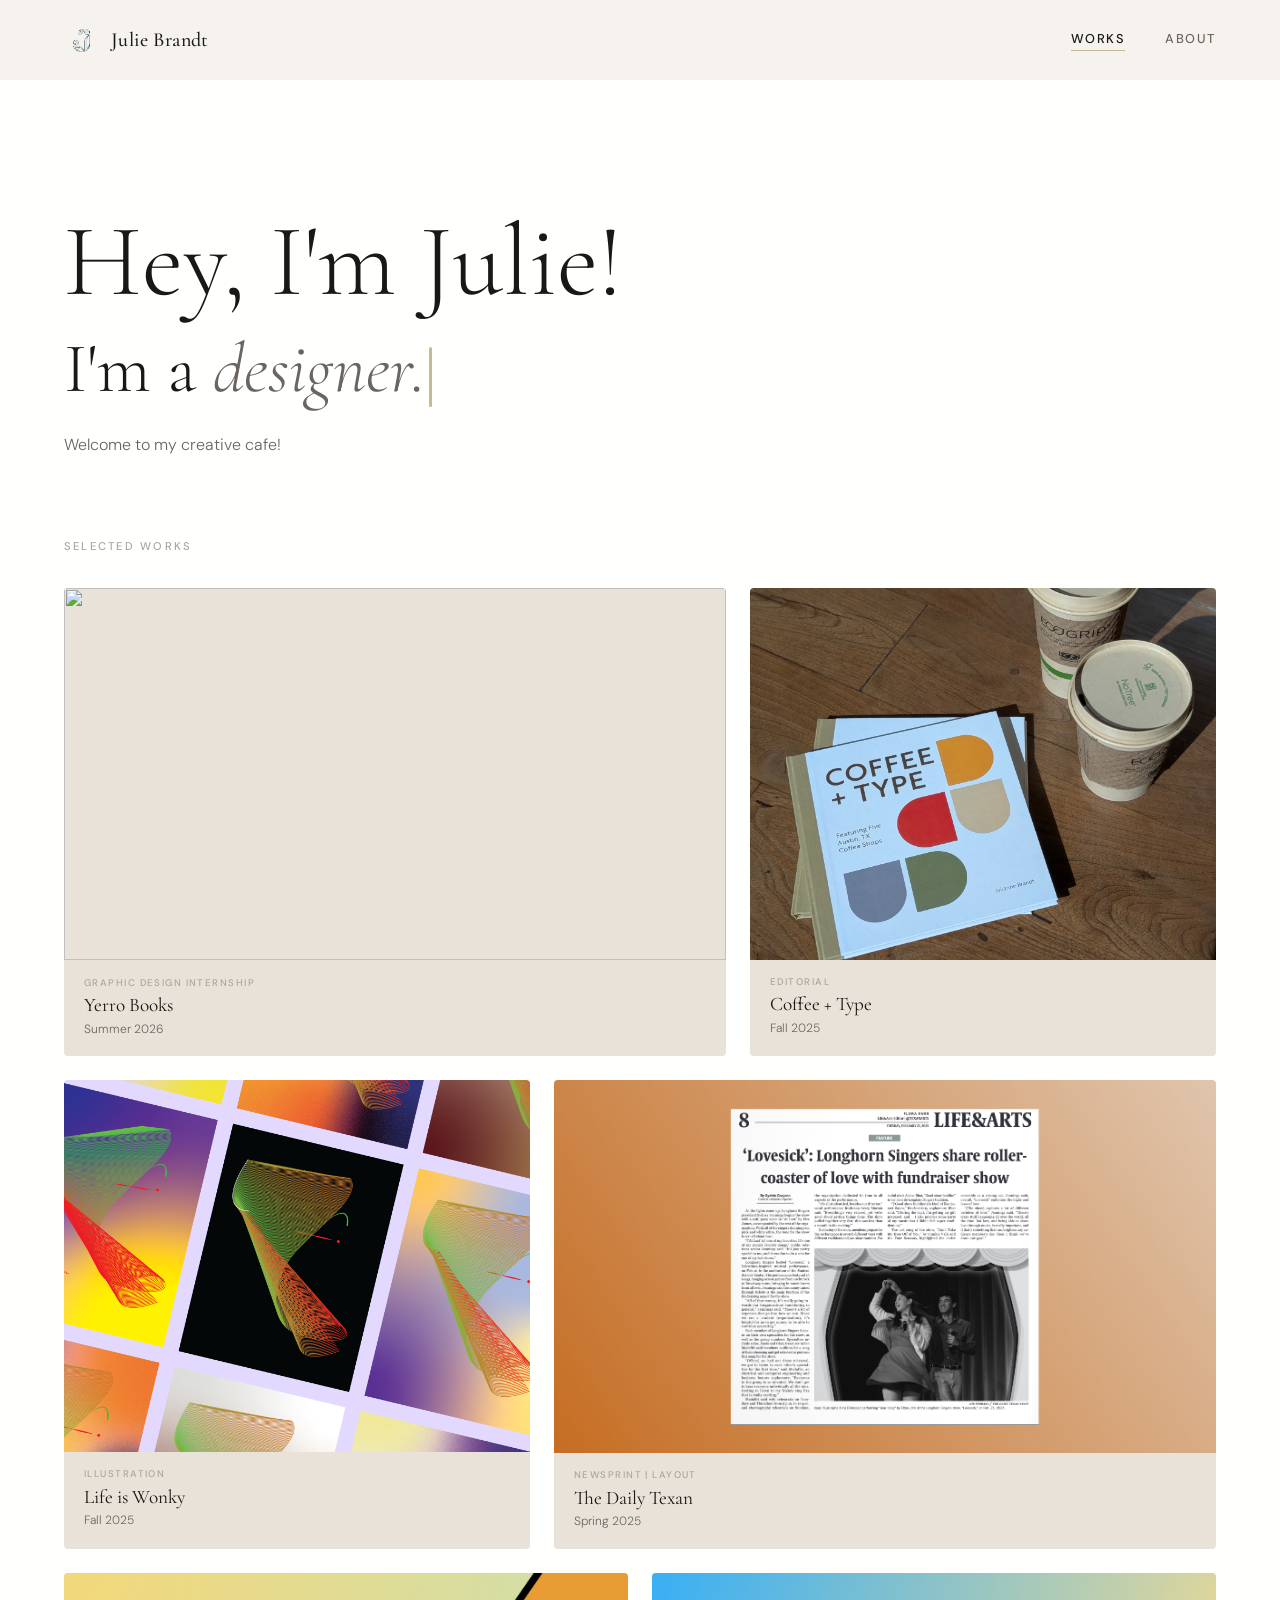
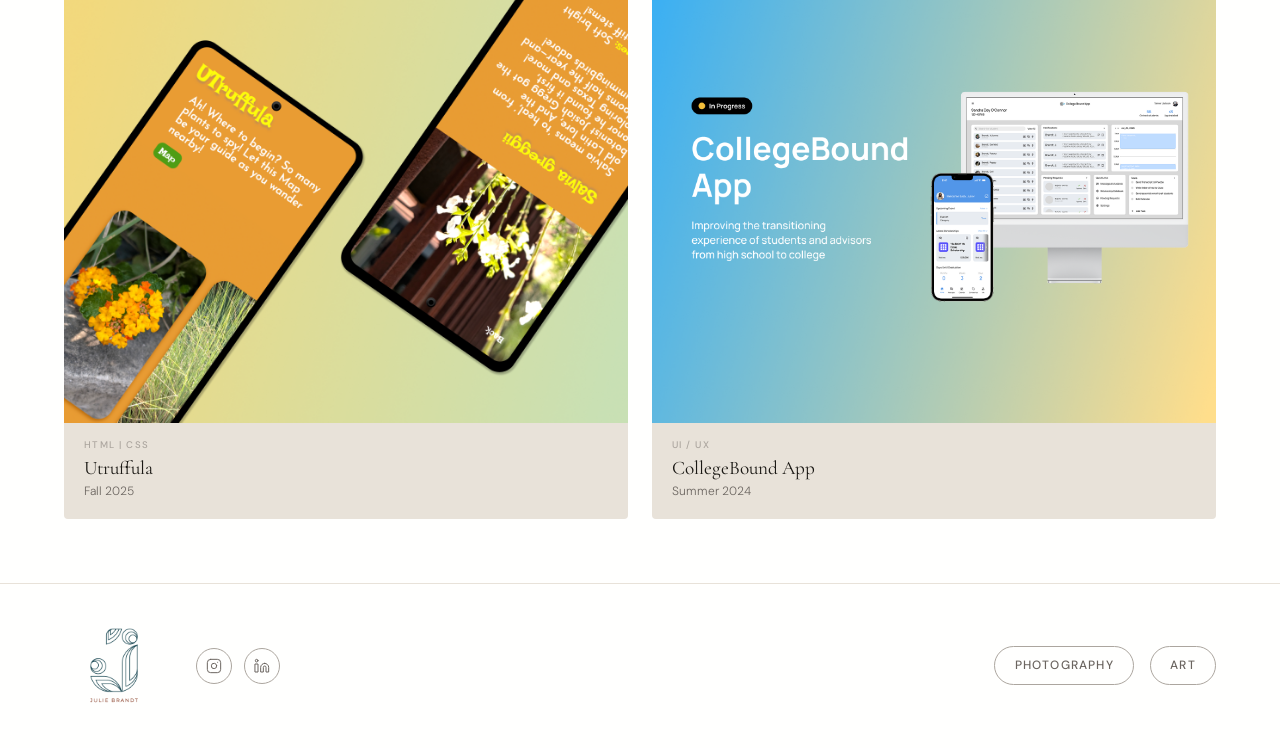
==== index.html @ f1cfaa0a "Initial Commit" ====
<!doctype html>
<html lang="en">
  <head>
    <meta charset="UTF-8" />
    <meta name="viewport" content="width=device-width, initial-scale=1.0" />
    <title>Julie Brandt — Portfolio</title>
    <link rel="icon" type="image/png" href="/assets/logos/favicon.png" />
    <link rel="preconnect" href="https://fonts.googleapis.com" />
    <link rel="preconnect" href="https://fonts.gstatic.com" crossorigin />
    <link
      href="https://fonts.googleapis.com/css2?family=Cormorant+Garamond:ital,wght@0,300;0,400;0,500;0,600;1,300;1,400&family=DM+Sans:wght@300;400;500&display=swap"
      rel="stylesheet"
    />
    <link rel="stylesheet" href="css/base.css" />
    <link rel="stylesheet" href="css/navigation.css" />
    <link rel="stylesheet" href="css/footer.css" />
    <link rel="stylesheet" href="css/home.css" />
  </head>
  <body>
    <nav id="nav">
      <a href="index.html" class="nav-brand">
        <div class="nav-logo-mark">
          <img
            src="assets/logos/Logo-NoName.png"
            alt="Geometric J Logo Design"
          />
        </div>
        <span class="nav-logo">Julie Brandt</span>
      </a>
      <div class="nav-links">
        <a href="index.html" id="nav-works" class="active-link">Works</a>
        <a href="pages/about.html" id="nav-about">About</a>
      </div>
    </nav>

    <main>
      <section class="home-hero">
        <h1 class="hero-title">Hey, I'm Julie!</h1>
        <h2 class="hero-title hero-title--typed">
          I'm a
          <em
            ><span id="typed-word"></span><span class="typed-cursor"></span
          ></em>
        </h2>
        <p class="hero-sub">Welcome to my creative cafe!</p>
      </section>

      <section class="works-section">
        <p class="works-section-label">Selected works</p>
        <div class="works-grid">
          <!-- Card 1 -->
          <a class="work-card" href="pages/projects/yerro-books.html">
            <div class="card-img-wrap">
              <img
                src="assets/project-images/yerro-books/yerroBooksCovers.png"
                alt=""
              />
              <div class="card-overlay"></div>
            </div>
            <div class="card-info">
              <p class="card-category">Graphic Design Internship</p>
              <h2 class="card-title">Yerro Books</h2>
              <p class="card-year">Summer 2026</p>
            </div>
          </a>

          <!-- Card 2 -->
          <a class="work-card" href="pages/projects/coffee-type.html">
            <div class="card-img-wrap">
              <img
                src="assets/project-images/coffee-type/PXL_20251209_190956312.PORTRAIT.jpg"
                alt="Typographic Study"
              />
              <div class="card-overlay"></div>
            </div>
            <div class="card-info">
              <p class="card-category">Editorial</p>
              <h2 class="card-title">Coffee + Type</h2>
              <p class="card-year">Fall 2025</p>
            </div>
          </a>

          <!-- Card 3 -->
          <a class="work-card" href="pages/projects/life-is-wonky.html">
            <div class="card-img-wrap">
              <img
                src="assets/project-images/life-is-wonky/Posters copy.png"
                alt="Illustrated Poster"
              />
              <div class="card-overlay"></div>
            </div>
            <div class="card-info">
              <p class="card-category">Illustration</p>
              <h2 class="card-title">Life is Wonky</h2>
              <p class="card-year">Fall 2025</p>
            </div>
          </a>

          <!-- Card 4 -->
          <a class="work-card" href="pages/projects/daily-texan.html">
            <div class="card-img-wrap">
              <img
                src="assets/project-images/daily-texan/DT (1).png"
                alt="Daily Texan newspaper"
              />
              <div class="card-overlay"></div>
            </div>
            <div class="card-info">
              <p class="card-category">Newsprint | Layout</p>
              <h2 class="card-title">The Daily Texan</h2>
              <p class="card-year">Spring 2025</p>
            </div>
          </a>

          <!-- Card 5 -->
          <a class="work-card" href="pages/projects/utruffula.html">
            <div class="card-img-wrap">
              <img
                src="assets/project-images/utruffula/Utruffula (2).png"
                alt="UTruffula App screens"
              />
              <div class="card-overlay"></div>
            </div>
            <div class="card-info">
              <p class="card-category">HTML | CSS</p>
              <h2 class="card-title">Utruffula</h2>
              <p class="card-year">Fall 2025</p>
            </div>
          </a>

          <!-- Card 6 -->
          <a class="work-card" href="pages/projects/collegebound.html">
            <div class="card-img-wrap">
              <img
                src="assets/project-images/collegebound/file cover - 3.png"
                alt="App and Web screen"
              />
              <div class="card-overlay"></div>
            </div>
            <div class="card-info">
              <p class="card-category">UI / UX</p>
              <h2 class="card-title">CollegeBound App</h2>
              <p class="card-year">Summer 2024</p>
            </div>
          </a>
        </div>
      </section>
    </main>

    <footer>
      <div class="footer-left">
        <div class="footer-logo-wrap">
          <img
            src="assets/logos/Logo.png"
            alt="Geometric J Logo with Julie Brandt"
          />
        </div>
        <div class="footer-socials">
          <a
            href="https://www.instagram.com/juliebrandt.design/"
            target="_blank"
            rel="noopener"
            class="footer-social-link"
            aria-label="Instagram"
          >
            <svg
              viewBox="0 0 24 24"
              fill="none"
              stroke="currentColor"
              stroke-width="1.5"
              stroke-linecap="round"
              stroke-linejoin="round"
            >
              <rect x="2" y="2" width="20" height="20" rx="5" ry="5" />
              <path d="M16 11.37A4 4 0 1 1 12.63 8 4 4 0 0 1 16 11.37z" />
              <line x1="17.5" y1="6.5" x2="17.51" y2="6.5" />
            </svg>
          </a>
          <a
            href="https://www.linkedin.com/in/julie-brandt-92625432b/"
            target="_blank"
            rel="noopener"
            class="footer-social-link"
            aria-label="LinkedIn"
          >
            <svg
              viewBox="0 0 24 24"
              fill="none"
              stroke="currentColor"
              stroke-width="1.5"
              stroke-linecap="round"
              stroke-linejoin="round"
            >
              <path
                d="M16 8a6 6 0 0 1 6 6v7h-4v-7a2 2 0 0 0-2-2 2 2 0 0 0-2 2v7h-4v-7a6 6 0 0 1 6-6z"
              />
              <rect x="2" y="9" width="4" height="12" />
              <circle cx="4" cy="4" r="2" />
            </svg>
          </a>
        </div>
      </div>
      <div class="footer-fun">
        <a href="pages/photography.html" class="btn-ghost">Photography</a>
        <a href="pages/art.html" class="btn-ghost">Art</a>
      </div>
    </footer>

    <script src="js/main.js" defer></script>
    <script src="js/navigation.js" defer></script>
    <script src="js/typing.js" defer></script>
  </body>
</html>
---- css/base.css ----
/* ─── Base: tokens, reset, responsive ─── */

/* ─── Tokens ─────────────────────────────────────────────── */
      :root {
        --bg: #fffffe;
        --bg-darker: #fef9f5;
        --ink: #1a1814;
        --ink-light: #6b6560;
        --sand: #c8b89a;
        --stone-light: #f6f3ef;
        --stone: #e8e2d9;
        --stone-mid: #aca69f;
        --white: #ffffff;
        --serif: "Cormorant Garamond", Georgia, serif;
        --sans: "DM Sans", system-ui, sans-serif;
        --ease: cubic-bezier(0.25, 0.46, 0.45, 0.94);
        --r: 4px;
      }

      /* ─── Reset ──────────────────────────────────────────────── */
      *,
      *::before,
      *::after {
        box-sizing: border-box;
        margin: 0;
        padding: 0;
      }
      html {
        scroll-behavior: smooth;
      }
      body {
        background: var(--bg);
        color: var(--ink);
        font-family: var(--sans);
        font-weight: 300;
        font-size: 16px;
        line-height: 1.6;
        -webkit-font-smoothing: antialiased;
      }
      img {
        display: block;
        width: 100%;
        height: 100%;
        object-fit: cover;
      }
      a {
        color: inherit;
        text-decoration: none;
      }
      button {
        font-family: var(--sans);
        cursor: pointer;
        border: none;
        background: none;
      }

/* ─── Page layout (multi-page) ─── */
body {
  min-height: 100vh;
  display: flex;
  flex-direction: column;
}
main {
  flex: 1;
}

/* ─── Responsive ─────────────────────────────────────────── */
      @media (max-width: 900px) {
        .works-grid {
          grid-template-columns: 1fr 1fr;
        }
        .work-card:nth-child(n) {
          grid-column: span 1;
        }
        .work-card:nth-child(1) {
          grid-column: span 2;
        }

        .project-overview {
          flex-direction: column;
          align-items: flex-start;
          gap: 1.25rem;
        }
        .overview-fields {
          flex-direction: column;
          gap: 1rem;
          align-items: flex-start;
        }
        .overview-item {
          border-right: none;
          border-bottom: none;
          padding-right: 0;
          margin-right: 0;
          padding-bottom: 0;
          margin-bottom: 0;
        }
        .overview-item:last-of-type {
          border-bottom: none;
          padding-bottom: 0;
        }
        .overview-desc {
          border-left: none;
          border-top: 1px solid var(--stone);
          padding-left: 0;
          margin-left: 0;
          padding-top: 1.25rem;
          max-width: 100%;
          flex: none;
        }

        .project-content {
          grid-template-columns: 1fr;
          padding: 2.5rem 1.75rem 3rem;
          gap: 2.5rem;
        }
        .project-toc {
          position: static;
          align-self: flex-start;
        }

        .about-content {
          grid-template-columns: 1fr;
        }
        .about-image-wrap {
          position: static;
          aspect-ratio: 4/3;
          max-width: 440px;
        }
      }

      @media (max-width: 600px) {
        nav {
          padding: 0 1.25rem;
        }
        .nav-links {
          gap: 1.5rem;
        }
        .works-grid {
          grid-template-columns: 1fr;
          gap: 1rem;
        }
        .work-card:nth-child(n) {
          grid-column: span 1;
        }
        .img-row.cols-2,
        .img-row.cols-3 {
          grid-template-columns: 1fr;
        }
        .masonry-grid {
          columns: 2;
        }
        footer {
          flex-direction: column;
          align-items: flex-start;
        }
        .project-images {
          padding: 0 1.25rem 2rem;
        }
        .project-hero {
          aspect-ratio: 4/3;
        }
        .overview-fields {
          flex-direction: column;
        }
        .project-overview {
          padding: 1.25rem;
        }
      }

      /* About contact */
      .about-contact {
        margin-top: 1.75rem;
        padding-top: 1.75rem;
        border-top: 1px solid var(--stone);
      }
      .about-contact-label {
        font-size: 0.65rem;
        letter-spacing: 0.18em;
        text-transform: uppercase;
        color: var(--sand);
        font-weight: 500;
        margin-bottom: 0.75rem;
      }
      .about-email-link {
        display: inline-flex;
        align-items: center;
        gap: 0.6rem;
        font-size: 0.95rem;
        color: var(--ink);
        font-weight: 400;
        text-decoration: none;
        transition: color 0.2s;
      }
      .about-email-link:hover {
        color: var(--ink);
      }
      .about-email-text {
        border-bottom: 1px solid var(--stone-mid);
        padding-bottom: 2px;
        transition: border-color 0.2s;
      }
      .about-email-link:hover .about-email-text {
        border-color: var(--sand);
      }
      .about-email-icon {
        display: flex;
        align-items: center;
        justify-content: center;
        width: 32px;
        height: 32px;
        background: var(--stone);
        border-radius: 50%;
        flex-shrink: 0;
        color: var(--ink-light);
        transition: background 0.2s;
      }
      .about-email-link:hover .about-email-icon {
        background: var(--stone-mid);
      }

      @media (prefers-reduced-motion: reduce) {
        *,
        *::before,
        *::after {
          transition: none !important;
          animation: none !important;
        }
      }
---- css/navigation.css ----
/* ─── Navigation ─── */

/* ─── Nav ────────────────────────────────────────────────── */
      nav {
        position: sticky;
        top: 0;
        z-index: 200;
        background: var(--stone-light);
        display: flex;
        align-items: center;
        justify-content: space-between;
        padding: 0 clamp(1.5rem, 5vw, 4rem);
        height: 80px;
      }
      .nav-brand {
        display: flex;
        align-items: center;
        gap: 0.75rem;
        cursor: pointer;
      }
      .nav-logo-mark {
        width: 35px;
        height: 35px;
        border-radius: 6px;
        /* background: var(--stone); */
        /* border: 1.5px dashed var(--stone-mid); */
        display: flex;
        align-items: center;
        justify-content: center;
        overflow: hidden;
        flex-shrink: 0;
      }
      .nav-logo-mark img {
        width: 100%;
        height: 100%;
        object-fit: contain;
      }
      .nav-logo-mark .logo-placeholder-text {
        font-size: 0.55rem;
        letter-spacing: 0.06em;
        text-transform: uppercase;
        color: var(--stone-mid);
        font-family: var(--sans);
        font-weight: 500;
        text-align: center;
        line-height: 1.2;
      }
      .nav-logo {
        font-family: var(--serif);
        font-size: 1.25rem;
        font-weight: 500;
        letter-spacing: 0.02em;
      }
      .nav-links {
        display: flex;
        gap: 2.5rem;
        align-items: center;
      }
      .nav-links a {
        font-size: 0.8rem;
        letter-spacing: 0.12em;
        text-transform: uppercase;
        font-weight: 500;
        color: var(--ink-light);
        position: relative;
        padding-bottom: 2px;
        transition: color 0.2s var(--ease);
      }
      .nav-links a::after {
        content: "";
        position: absolute;
        bottom: 0;
        left: 0;
        width: 0;
        height: 1px;
        background: var(--sand);
        transition: width 0.3s var(--ease);
      }
      .nav-links a:hover,
      .nav-links a.active-link {
        color: var(--ink);
      }
      .nav-links a:hover::after,
      .nav-links a.active-link::after {
        width: 100%;
      }
---- css/footer.css ----
/* ─── Footer ─── */

/* ─── Footer ─────────────────────────────────────────────── */
      footer {
        border-top: 1px solid var(--stone);
        padding: 2rem clamp(1.5rem, 5vw, 4rem);
        display: flex;
        align-items: center;
        justify-content: space-between;
        flex-wrap: wrap;
        gap: 1.5rem;
        margin-top: auto;
      }
      .footer-left {
        display: flex;
        align-items: center;
        gap: 2rem;
      }
      .footer-logo-wrap {
        width: 100px;
        height: 100px;
        border-radius: 8px;
        /* background: var(--stone);
        border: 1.5px dashed var(--stone-mid); */
        display: flex;
        align-items: center;
        justify-content: center;
        overflow: hidden;
        flex-shrink: 0;
      }
      .footer-logo-wrap img {
        width: 100%;
        height: 100%;
        object-fit: contain;
      }
      .footer-logo-wrap .logo-placeholder-text {
        font-size: 0.6rem;
        letter-spacing: 0.06em;
        text-transform: uppercase;
        color: var(--stone-mid);
        font-family: var(--sans);
        font-weight: 500;
        text-align: center;
        line-height: 1.3;
      }
      .footer-socials {
        display: flex;
        gap: 0.75rem;
        align-items: center;
      }
      .footer-social-link {
        display: flex;
        align-items: center;
        justify-content: center;
        width: 36px;
        height: 36px;
        border-radius: 50%;
        border: 1px solid var(--stone-mid);
        color: var(--ink-light);
        transition: all 0.25s var(--ease);
      }
      .footer-social-link:hover {
        border-color: var(--sand);
        color: var(--ink);
        background: var(--stone);
      }
      .footer-social-link svg {
        width: 16px;
        height: 16px;
      }
      .footer-fun {
        display: flex;
        gap: 1rem;
        flex-wrap: wrap;
      }
      .btn-ghost {
        font-size: 0.75rem;
        letter-spacing: 0.1em;
        text-transform: uppercase;
        font-weight: 500;
        border: 1px solid var(--stone-mid);
        padding: 0.55rem 1.2rem;
        border-radius: 99px;
        color: var(--ink-light);
        transition: all 0.25s var(--ease);
        background: transparent;
      }
      .btn-ghost:hover {
        border-color: var(--sand);
        color: var(--ink);
        background: var(--stone);
      }
---- css/home.css ----
/* ─── Home page ─── */

/* ═══════════════════════════════════════════════════════════
       HOME PAGE
    ═══════════════════════════════════════════════════════════ */
      .home-hero {
        padding: clamp(4rem, 10vw, 8rem) clamp(1.5rem, 5vw, 4rem) 3rem;
        display: flex;
        flex-direction: column;
        gap: 1rem;
      }
      .hero-eyebrow {
        display: none;
      }
      .hero-title {
        font-family: var(--serif);
        font-size: clamp(3rem, 8vw, 7rem);
        font-weight: 300;
        line-height: 1.05;
        max-width: 16ch;
      }
      .hero-title em {
        font-style: italic;
        color: var(--ink-light);
      }
      .hero-title--typed {
        font-size: clamp(2rem, 5.5vw, 5rem);
        white-space: nowrap;
      }
      @media (max-width: 600px) {
        .hero-title--typed {
          white-space: normal;
        }
      }
      .typed-cursor {
        display: inline-block;
        width: 3px;
        height: 0.85em;
        background: var(--sand);
        margin-left: 3px;
        vertical-align: middle;
        border-radius: 2px;
        animation: blink 0.75s step-end infinite;
      }
      @keyframes blink {
        0%,
        100% {
          opacity: 1;
        }
        50% {
          opacity: 0;
        }
      }
      .hero-sub {
        font-size: 1rem;
        color: var(--ink-light);
        max-width: 40ch;
        line-height: 1.7;
        margin-top: 0.5rem;
      }

      /* Works grid */
      .works-section {
        padding: 2rem clamp(1.5rem, 5vw, 4rem) 4rem;
      }
      .works-section-label {
        font-size: 0.7rem;
        letter-spacing: 0.2em;
        text-transform: uppercase;
        color: var(--stone-mid);
        margin-bottom: 2rem;
        font-weight: 500;
      }
      .works-grid {
        display: grid;
        grid-template-columns: repeat(12, 1fr);
        gap: 1.5rem;
      }
      /* Card spanning rules */
      .work-card:nth-child(1) {
        grid-column: span 7;
      }
      .work-card:nth-child(2) {
        grid-column: span 5;
      }
      .work-card:nth-child(3) {
        grid-column: span 5;
      }
      .work-card:nth-child(4) {
        grid-column: span 7;
      }
      .work-card:nth-child(n + 5) {
        grid-column: span 6;
      }

      .work-card {
        cursor: pointer;
        position: relative;
        overflow: hidden;
        border-radius: var(--r);
        background: var(--stone);
      }
      .card-img-wrap {
        aspect-ratio: 4/3.19;
        overflow: hidden;
        position: relative;
      }
      .work-card:nth-child(1) .card-img-wrap,
      .work-card:nth-child(4) .card-img-wrap {
        aspect-ratio: 16/9;
      }
      .card-img-wrap img {
        transition: transform 0.6s var(--ease);
      }
      .card-overlay {
        position: absolute;
        inset: 0;
        background: linear-gradient(
          160deg,
          transparent 40%,
          rgba(26, 24, 20, 0.55)
        );
        opacity: 0;
        transition: opacity 0.4s var(--ease);
      }
      .work-card:hover .card-img-wrap img {
        transform: scale(1.04);
      }
      .work-card:hover .card-overlay {
        opacity: 1;
      }
      .card-info {
        padding: 0.9rem 1.25rem 1.1rem;
      }
      .card-category {
        font-size: 0.6rem;
        letter-spacing: 0.15em;
        text-transform: uppercase;
        color: var(--stone-mid);
        font-weight: 500;
        margin-bottom: 0.2rem;
      }
      .card-title {
        font-family: var(--serif);
        font-size: 1.2rem;
        font-weight: 400;
        line-height: 1.25;
      }
      .card-year {
        font-size: 0.75rem;
        color: var(--ink-light);
        margin-top: 0.15rem;
      }
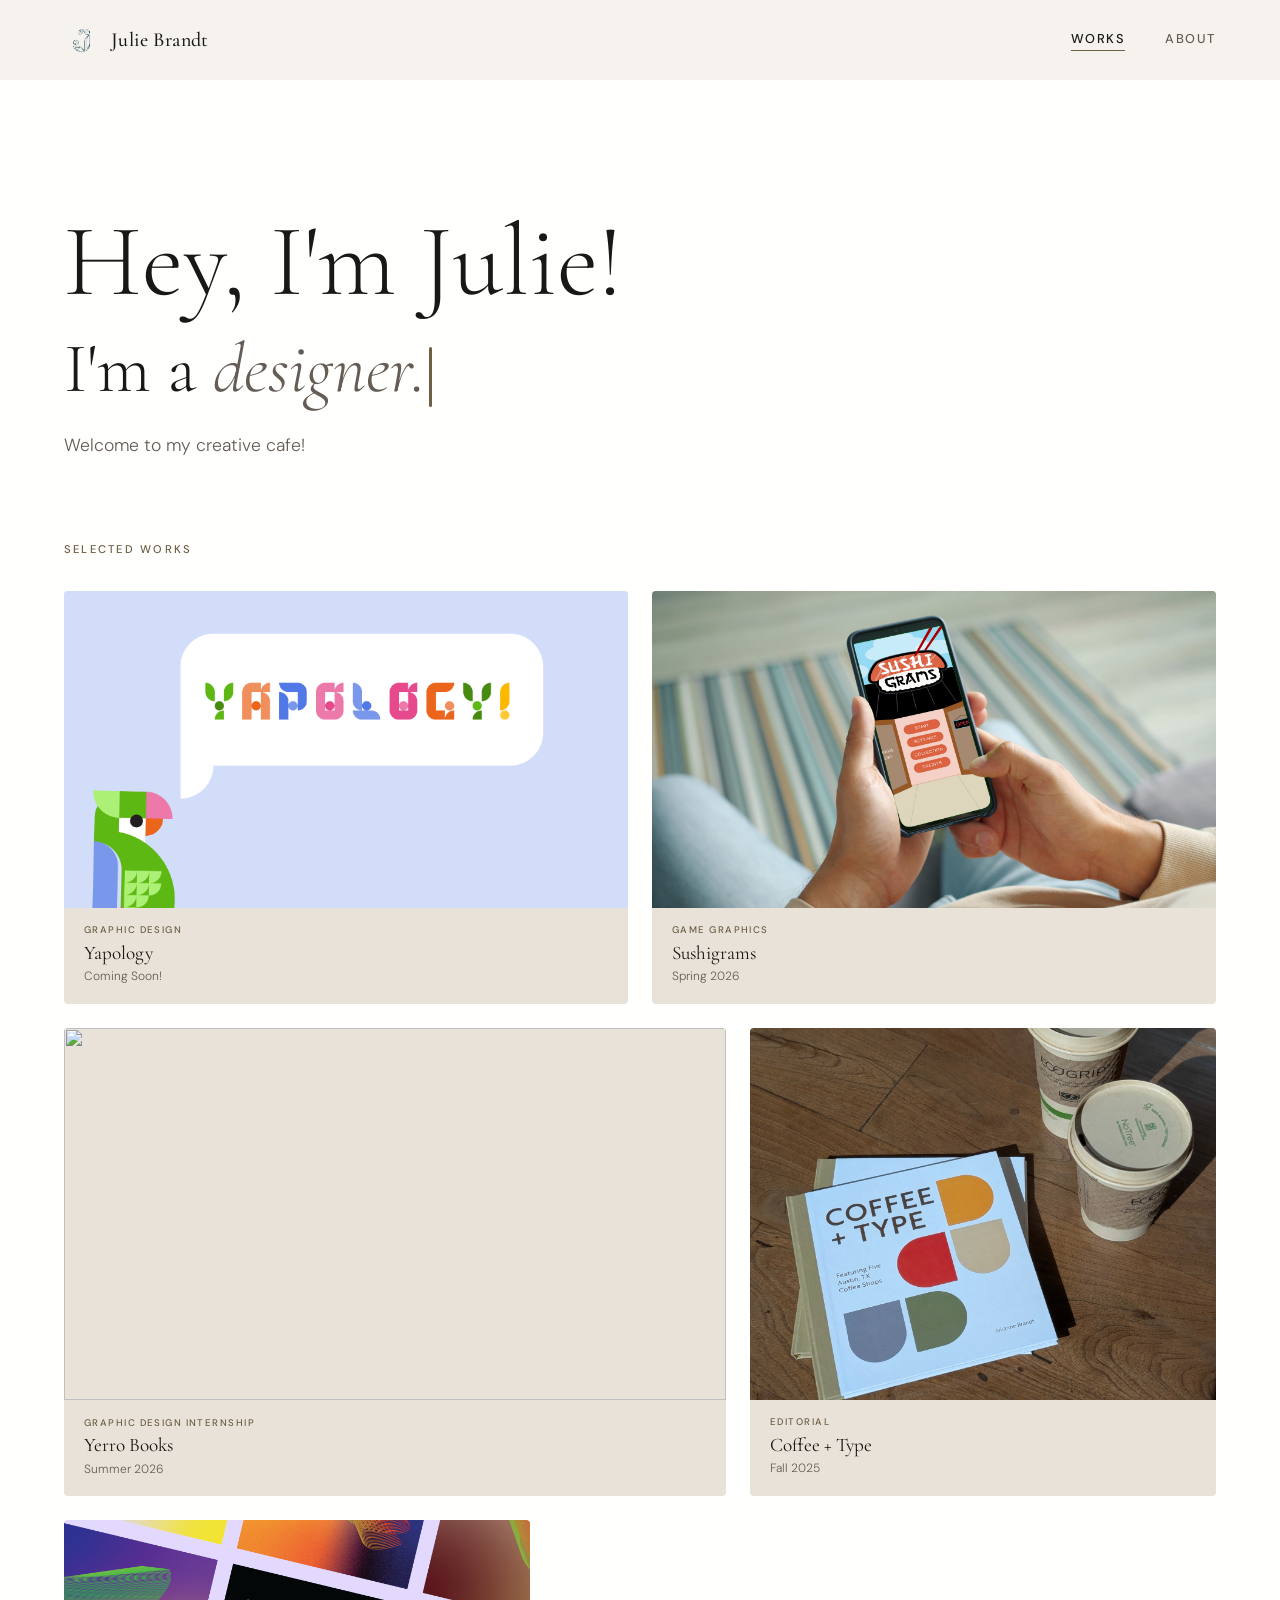
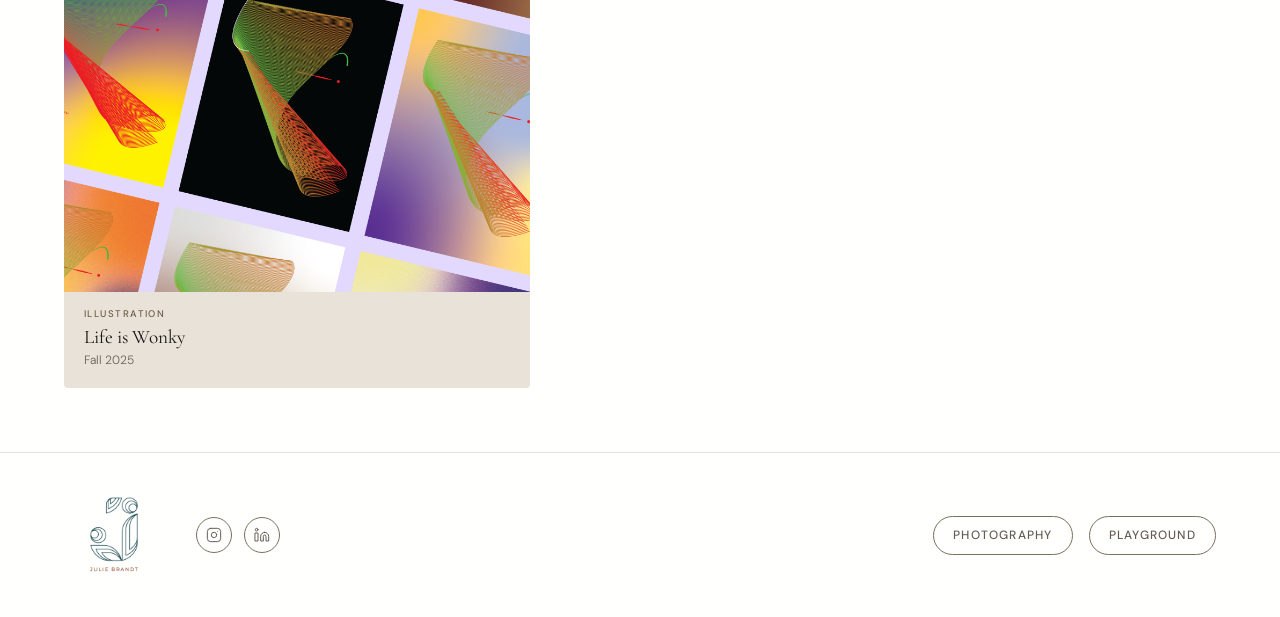
==== commit 734cffbd: "Added new pages and WCAG styling" ====
--- a/index.html
+++ b/index.html
@@ -4,7 +4,7 @@
     <meta charset="UTF-8" />
     <meta name="viewport" content="width=device-width, initial-scale=1.0" />
     <title>Julie Brandt — Portfolio</title>
-    <link rel="icon" type="image/png" href="/assets/logos/favicon.png" />
+    <link rel="icon" type="image/png" href="assets/logos/favicon.png" />
     <link rel="preconnect" href="https://fonts.googleapis.com" />
     <link rel="preconnect" href="https://fonts.gstatic.com" crossorigin />
     <link
@@ -48,8 +48,34 @@
       <section class="works-section">
         <p class="works-section-label">Selected works</p>
         <div class="works-grid">
+          <!-- Yapology: update the thumbnail, category, and year below. -->
+          <a class="work-card work-card--half work-card--compact" href="">
+            <div class="card-img-wrap">
+              <img src="/assets/project-images/yapology/yapcover-2.png" alt="" />
+              <div class="card-overlay"></div>
+            </div>
+            <div class="card-info">
+              <p class="card-category">Graphic Design</p>
+              <h2 class="card-title">Yapology</h2>
+              <p class="card-year">Coming Soon!</p>
+            </div>
+          </a>
+
+          <!-- Sushigrams: update the thumbnail, category, and year below. -->
+          <a class="work-card work-card--half work-card--compact" href="pages/projects/sushigrams.html">
+            <div class="card-img-wrap">
+              <img src="assets/project-images/sushigrams/SGCover.png" alt="" />
+              <div class="card-overlay"></div>
+            </div>
+            <div class="card-info">
+              <p class="card-category">Game Graphics</p>
+              <h2 class="card-title">Sushigrams</h2>
+              <p class="card-year">Spring 2026</p>
+            </div>
+          </a>
+
           <!-- Card 1 -->
-          <a class="work-card" href="pages/projects/yerro-books.html">
+          <a class="work-card work-card--wide work-card--featured" href="pages/projects/yerro-books.html">
             <div class="card-img-wrap">
               <img
                 src="assets/project-images/yerro-books/yerroBooksCovers.png"
@@ -65,7 +91,7 @@
           </a>
 
           <!-- Card 2 -->
-          <a class="work-card" href="pages/projects/coffee-type.html">
+          <a class="work-card work-card--narrow" href="pages/projects/coffee-type.html">
             <div class="card-img-wrap">
               <img
                 src="assets/project-images/coffee-type/PXL_20251209_190956312.PORTRAIT.jpg"
@@ -81,7 +107,7 @@
           </a>
 
           <!-- Card 3 -->
-          <a class="work-card" href="pages/projects/life-is-wonky.html">
+          <a class="work-card work-card--narrow" href="pages/projects/life-is-wonky.html">
             <div class="card-img-wrap">
               <img
                 src="assets/project-images/life-is-wonky/Posters copy.png"
@@ -96,53 +122,8 @@
             </div>
           </a>
 
-          <!-- Card 4 -->
-          <a class="work-card" href="pages/projects/daily-texan.html">
-            <div class="card-img-wrap">
-              <img
-                src="assets/project-images/daily-texan/DT (1).png"
-                alt="Daily Texan newspaper"
-              />
-              <div class="card-overlay"></div>
-            </div>
-            <div class="card-info">
-              <p class="card-category">Newsprint | Layout</p>
-              <h2 class="card-title">The Daily Texan</h2>
-              <p class="card-year">Spring 2025</p>
-            </div>
-          </a>
 
-          <!-- Card 5 -->
-          <a class="work-card" href="pages/projects/utruffula.html">
-            <div class="card-img-wrap">
-              <img
-                src="assets/project-images/utruffula/Utruffula (2).png"
-                alt="UTruffula App screens"
-              />
-              <div class="card-overlay"></div>
-            </div>
-            <div class="card-info">
-              <p class="card-category">HTML | CSS</p>
-              <h2 class="card-title">Utruffula</h2>
-              <p class="card-year">Fall 2025</p>
-            </div>
-          </a>
 
-          <!-- Card 6 -->
-          <a class="work-card" href="pages/projects/collegebound.html">
-            <div class="card-img-wrap">
-              <img
-                src="assets/project-images/collegebound/file cover - 3.png"
-                alt="App and Web screen"
-              />
-              <div class="card-overlay"></div>
-            </div>
-            <div class="card-info">
-              <p class="card-category">UI / UX</p>
-              <h2 class="card-title">CollegeBound App</h2>
-              <p class="card-year">Summer 2024</p>
-            </div>
-          </a>
         </div>
       </section>
     </main>
@@ -202,7 +183,7 @@
       </div>
       <div class="footer-fun">
         <a href="pages/photography.html" class="btn-ghost">Photography</a>
-        <a href="pages/art.html" class="btn-ghost">Art</a>
+        <a href="pages/playground.html" class="btn-ghost">Playground</a>
       </div>
     </footer>
 
--- a/css/base.css
+++ b/css/base.css
@@ -5,14 +5,22 @@
         --bg: #fffffe;
         --bg-darker: #fef9f5;
         --ink: #1a1814;
-        --ink-light: #6b6560;
-        --sand: #c8b89a;
+        /* Text colors meet 4.5:1 on the light surfaces below. */
+        --ink-light: #655d55;
+        --accent: #6e5f46;
+        --surface-hover: #d3cdc3;
+        --border: #7c6f5e;
+        --ink-hover: #383128;
+        --image-scrim: rgba(26, 24, 20, 0.68);
+        --sand: var(--accent);
+        --toc-label: var(--accent);
+        --toc-hover: var(--surface-hover);
         --stone-light: #f6f3ef;
         --stone: #e8e2d9;
-        --stone-mid: #aca69f;
+        --stone-mid: var(--border);
         --white: #ffffff;
         --serif: "Cormorant Garamond", Georgia, serif;
-        --sans: "DM Sans", system-ui, sans-serif;
+        --sans: "Avenir", "DM Sans", system-ui, sans-serif;
         --ease: cubic-bezier(0.25, 0.46, 0.45, 0.94);
         --r: 4px;
       }
@@ -53,6 +61,13 @@
         border: none;
         background: none;
       }
+
+/* Shared keyboard focus: dark ring on light surfaces, light halo over images. */
+:where(a, button, video, input, select, textarea):focus-visible {
+  outline: 2px solid var(--accent);
+  outline-offset: 4px;
+  box-shadow: 0 0 0 4px var(--bg);
+}
 
 /* ─── Page layout (multi-page) ─── */
 body {
@@ -72,7 +87,7 @@
         .work-card:nth-child(n) {
           grid-column: span 1;
         }
-        .work-card:nth-child(1) {
+        .work-card.work-card--featured {
           grid-column: span 2;
         }
 
@@ -195,7 +210,7 @@
         color: var(--ink);
       }
       .about-email-text {
-        border-bottom: 1px solid var(--stone-mid);
+        border-bottom: 1px solid var(--accent);
         padding-bottom: 2px;
         transition: border-color 0.2s;
       }
@@ -215,7 +230,7 @@
         transition: background 0.2s;
       }
       .about-email-link:hover .about-email-icon {
-        background: var(--stone-mid);
+        background: var(--surface-hover);
       }
 
       @media (prefers-reduced-motion: reduce) {
--- a/css/navigation.css
+++ b/css/navigation.css
@@ -39,7 +39,7 @@
         font-size: 0.55rem;
         letter-spacing: 0.06em;
         text-transform: uppercase;
-        color: var(--stone-mid);
+        color: var(--accent);
         font-family: var(--sans);
         font-weight: 500;
         text-align: center;
--- a/css/footer.css
+++ b/css/footer.css
@@ -37,7 +37,7 @@
         font-size: 0.6rem;
         letter-spacing: 0.06em;
         text-transform: uppercase;
-        color: var(--stone-mid);
+        color: var(--accent);
         font-family: var(--sans);
         font-weight: 500;
         text-align: center;
@@ -55,7 +55,7 @@
         width: 36px;
         height: 36px;
         border-radius: 50%;
-        border: 1px solid var(--stone-mid);
+        border: 1px solid var(--border);
         color: var(--ink-light);
         transition: all 0.25s var(--ease);
       }
@@ -78,7 +78,7 @@
         letter-spacing: 0.1em;
         text-transform: uppercase;
         font-weight: 500;
-        border: 1px solid var(--stone-mid);
+        border: 1px solid var(--border);
         padding: 0.55rem 1.2rem;
         border-radius: 99px;
         color: var(--ink-light);
--- a/css/home.css
+++ b/css/home.css
@@ -52,7 +52,7 @@
         }
       }
       .hero-sub {
-        font-size: 1rem;
+        font-size: 1.1rem;
         color: var(--ink-light);
         max-width: 40ch;
         line-height: 1.7;
@@ -67,7 +67,7 @@
         font-size: 0.7rem;
         letter-spacing: 0.2em;
         text-transform: uppercase;
-        color: var(--stone-mid);
+        color: var(--accent);
         margin-bottom: 2rem;
         font-weight: 500;
       }
@@ -76,20 +76,14 @@
         grid-template-columns: repeat(12, 1fr);
         gap: 1.5rem;
       }
-      /* Card spanning rules */
-      .work-card:nth-child(1) {
+      /* Explicit sizes preserve each project's layout when new cards are added. */
+      .work-card--wide {
         grid-column: span 7;
       }
-      .work-card:nth-child(2) {
+      .work-card--narrow {
         grid-column: span 5;
       }
-      .work-card:nth-child(3) {
-        grid-column: span 5;
-      }
-      .work-card:nth-child(4) {
-        grid-column: span 7;
-      }
-      .work-card:nth-child(n + 5) {
+      .work-card--half {
         grid-column: span 6;
       }
 
@@ -105,8 +99,8 @@
         overflow: hidden;
         position: relative;
       }
-      .work-card:nth-child(1) .card-img-wrap,
-      .work-card:nth-child(4) .card-img-wrap {
+      .work-card--wide .card-img-wrap,
+      .work-card--compact .card-img-wrap {
         aspect-ratio: 16/9;
       }
       .card-img-wrap img {
@@ -136,7 +130,7 @@
         font-size: 0.6rem;
         letter-spacing: 0.15em;
         text-transform: uppercase;
-        color: var(--stone-mid);
+        color: var(--accent);
         font-weight: 500;
         margin-bottom: 0.2rem;
       }
